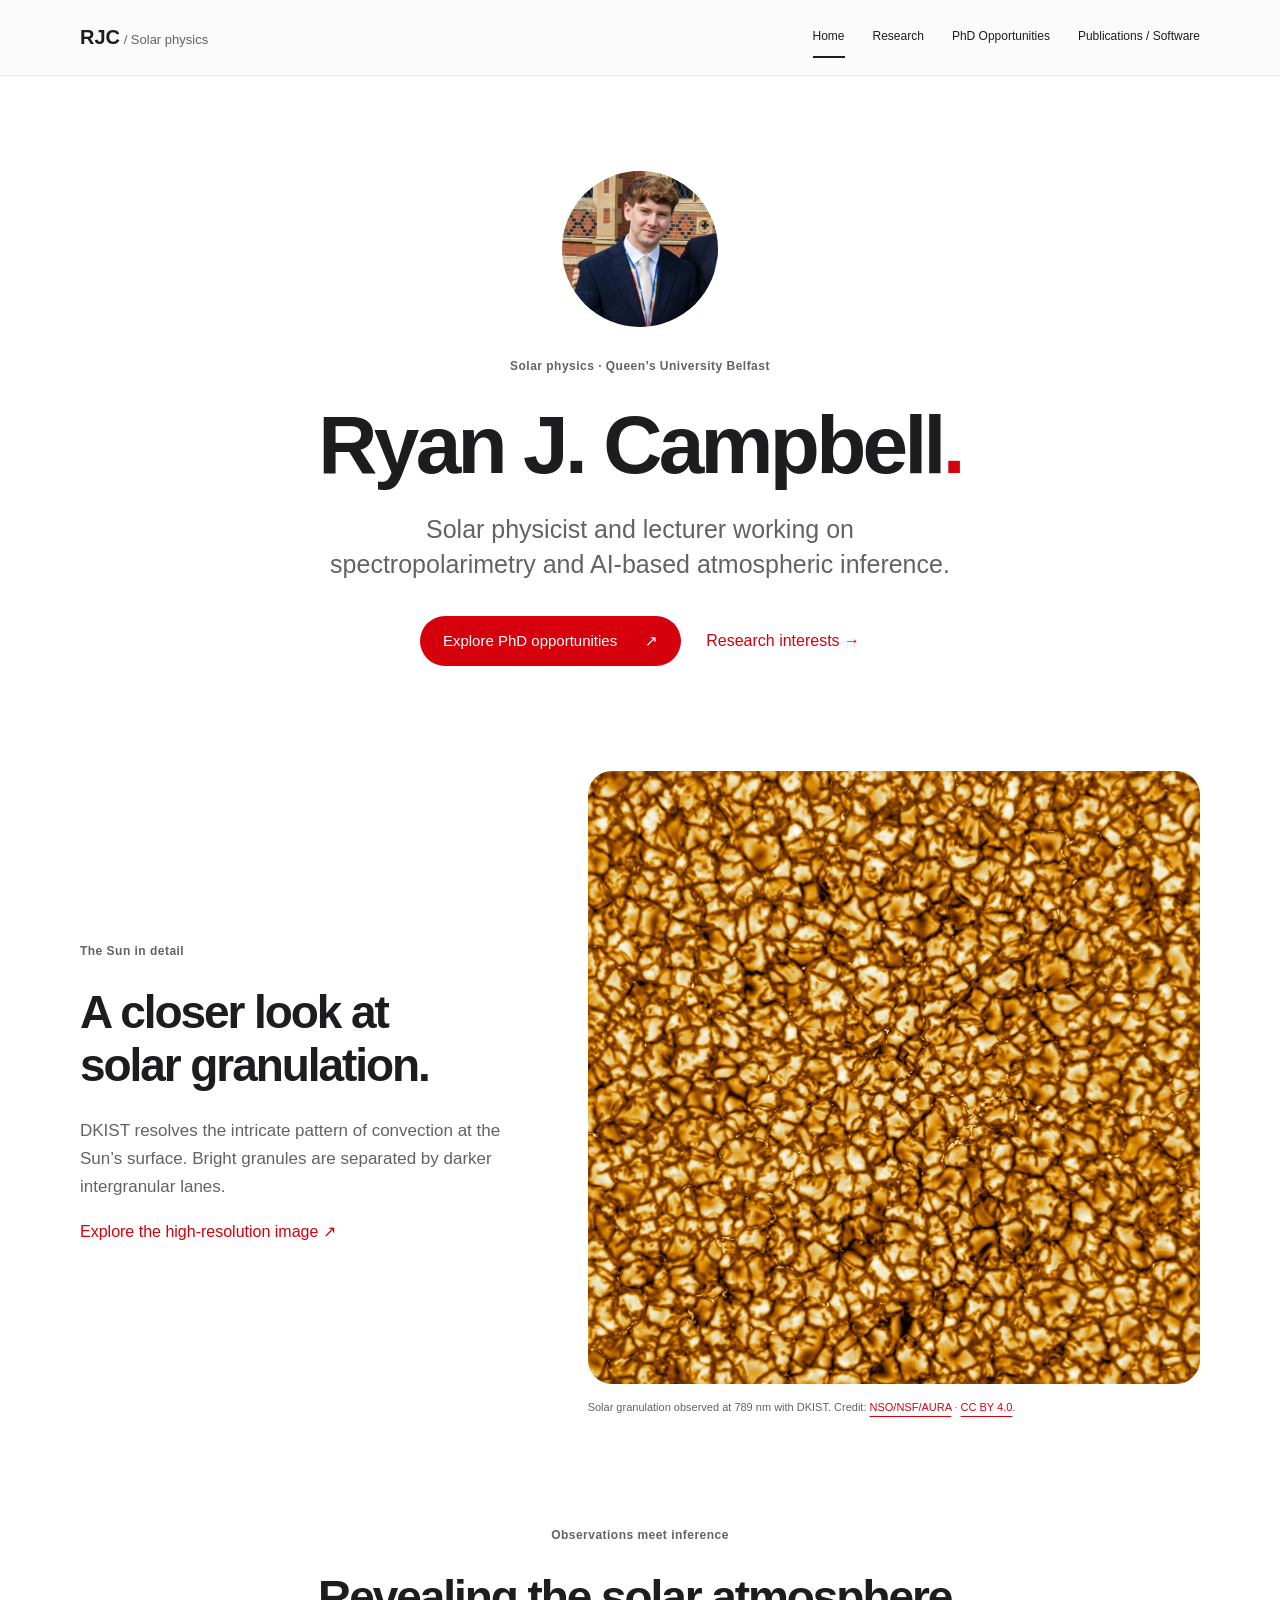
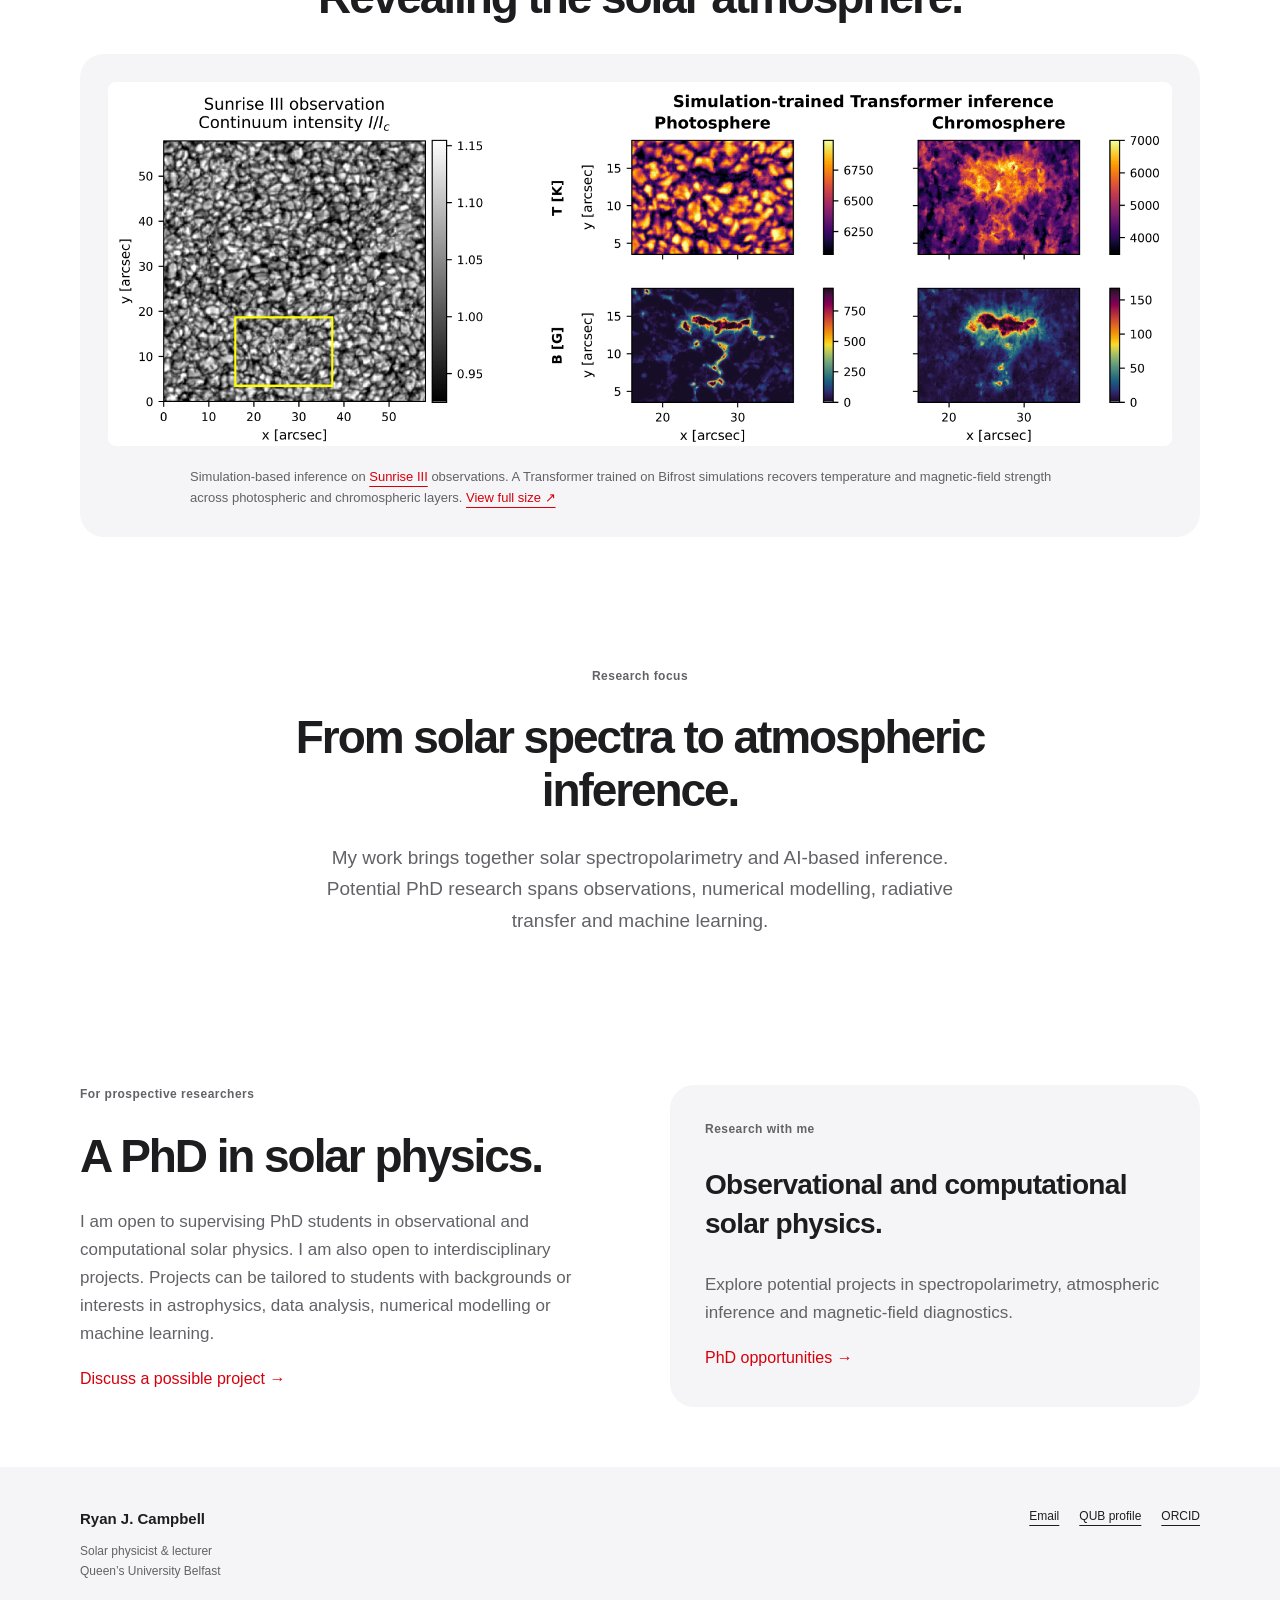
==== index.html @ 8f92cd52 "Add files via upload" ====
<!doctype html>
<html lang="en"><head><meta charset="utf-8"><meta name="viewport" content="width=device-width, initial-scale=1"><title>Home | Ryan J. Campbell</title><meta name="description" content="Ryan J. Campbell, solar physicist and lecturer at Queen’s University Belfast. Research and potential PhD opportunities in solar physics."><link rel="stylesheet" href="assets/styles.css"></head><body><a class="skip" href="#main">Skip to content</a><header><a class="brand" href="index.html">RJC<span> / Solar physics</span></a><nav aria-label="Main navigation"><a href="index.html" aria-current="page">Home</a><a href="research.html">Research</a><a href="phd.html">PhD Opportunities</a><a href="publications.html">Publications / Software</a></nav></header><main id="main"><section class="hero"><img class="portrait" src="assets/ryan-campbell.png" width="400" height="400" alt="Ryan J. Campbell"><div><p class="eyebrow">Solar physics · Queen’s University Belfast</p><h1>Ryan J. Campbell<span class="dot">.</span></h1><p class="lead">Solar physicist and lecturer working on spectropolarimetry and AI-based atmospheric inference.</p><div class="actions"><a class="button" href="phd.html">Explore PhD opportunities <span aria-hidden="true">↗</span></a><a class="text-link" href="research.html">Research interests →</a></div></div></section><section class="dkist-feature"><div class="dkist-copy"><p class="eyebrow">The Sun in detail</p><h2>A closer look at<br>solar granulation.</h2><p>DKIST resolves the intricate pattern of convection at the Sun’s surface. Bright granules are separated by darker intergranular lanes.</p><a class="text-link" href="https://nso.edu/wp-content/uploads/2020/01/full_image_high.jpg">Explore the high-resolution image ↗</a></div><figure><a href="https://nso.edu/wp-content/uploads/2020/01/full_image_high.jpg" aria-label="Open the high-resolution DKIST solar granulation image"><img src="assets/dkist-granulation.jpg" width="1800" height="1800" loading="lazy" alt="DKIST image of solar granulation: tightly packed bright convection cells separated by dark intergranular lanes."></a><figcaption>Solar granulation observed at 789 nm with DKIST. Credit: <a href="https://nso.edu/telescopes/dkist/first-light-full-image/">NSO/NSF/AURA</a> · <a href="https://creativecommons.org/licenses/by/4.0/">CC BY 4.0</a>.</figcaption></figure></section><section class="feature-science"><p class="eyebrow">Observations meet inference</p><h2>Revealing the solar atmosphere.</h2><figure class="science-figure"><a href="assets/sunrise-inference.png" aria-label="Open the full resolution Sunrise III inference figure"><img src="assets/sunrise-inference.png" width="7200" height="2439" alt="Sunrise III continuum intensity image with a highlighted region, alongside photospheric and chromospheric temperature and magnetic-field strength maps inferred by a simulation-trained Transformer."></a><figcaption>Simulation-based inference on <a href="https://www.mps.mpg.de/solar-physics/sunrise">Sunrise III</a> observations. A Transformer trained on Bifrost simulations recovers temperature and magnetic-field strength across photospheric and chromospheric layers. <a href="assets/sunrise-inference.png">View full size ↗</a></figcaption></figure></section><section class="intro"><p class="eyebrow">Research focus</p><h2>From solar spectra to atmospheric inference.</h2><p>My work brings together solar spectropolarimetry and AI-based inference. Potential PhD research spans observations, numerical modelling, radiative transfer and machine learning.</p></section><section class="split"><div><p class="eyebrow">For prospective researchers</p><h2>A PhD in solar physics.</h2><p>I am open to supervising PhD students in observational and computational solar physics. I am also open to interdisciplinary projects. Projects can be tailored to students with backgrounds or interests in astrophysics, data analysis, numerical modelling or machine learning.</p><a class="text-link" href="phd.html">Discuss a possible project →</a></div><aside class="note"><p class="eyebrow">Research with me</p><h3>Observational and computational solar physics.</h3><p>Explore potential projects in spectropolarimetry, atmospheric inference and magnetic-field diagnostics.</p><a class="text-link" href="phd.html">PhD opportunities →</a></aside></section></main><footer><div><strong>Ryan J. Campbell</strong><p>Solar physicist & lecturer<br>Queen’s University Belfast</p></div><div><a href="mailto:ryan.campbell@qub.ac.uk">Email</a><a href="https://pure.qub.ac.uk/en/persons/ryan-campbell/">QUB profile</a><a href="https://orcid.org/0000-0001-5699-2991">ORCID</a></div></footer></body></html>
---- assets/styles.css ----
:root{--ink:#172e3b;--muted:#52636c;--paper:#f7f6f0;--line:#d7ddd8;--accent:#b94d2d}*{box-sizing:border-box}body{margin:0;background:var(--paper);color:var(--ink);font:17px/1.65 system-ui,-apple-system,BlinkMacSystemFont,"Segoe UI",sans-serif}a{color:inherit;text-underline-offset:5px}a:focus-visible{outline:3px solid var(--accent);outline-offset:5px}header,main,footer{max-width:1200px;margin:auto;padding-left:40px;padding-right:40px}header{min-height:105px;display:flex;align-items:center;justify-content:space-between;gap:25px;border-bottom:1px solid var(--line)}.brand{text-decoration:none;font-weight:750;font-size:23px;white-space:nowrap}.brand span{font-size:13px;font-weight:450;color:var(--muted)}nav{display:flex;flex-wrap:wrap;gap:25px;font-size:13px}nav a{text-decoration:none;padding:10px 0}nav a[aria-current]{border-bottom:2px solid var(--accent)}h1,h2,h3,p{margin-top:0}h1,h2{font-family:Georgia,"Times New Roman",serif;font-weight:400;line-height:1.06;letter-spacing:-.04em}h1{font-size:clamp(52px,7.4vw,96px);margin-bottom:28px}h2{font-size:clamp(30px,3.4vw,43px);margin-bottom:25px}h3{font-size:21px;line-height:1.4;font-weight:500}p{color:var(--muted);max-width:65ch}.eyebrow{text-transform:uppercase;letter-spacing:.15em;font-size:11px;font-weight:650;margin-bottom:25px}.lead{font-size:21px;line-height:1.6;max-width:43ch}.hero{display:grid;grid-template-columns:1.15fr 1fr;gap:65px;padding:72px 0 80px;align-items:center}.dot{color:var(--accent)}.actions{display:flex;align-items:center;flex-wrap:wrap;gap:25px;margin-top:34px}.button{display:inline-flex;align-items:center;justify-content:space-between;gap:28px;background:var(--ink);color:white;padding:14px 21px;text-decoration:none;font-size:14px}.button:hover{background:#294957}.text-link{font-size:14px;font-weight:600}.solar-art{height:440px;background:#132c39;position:relative;overflow:hidden;display:grid;place-items:center}.solar-art:before,.solar-art:after{content:"";position:absolute;border:1px solid #70828955;border-radius:50%;width:360px;height:360px;transform:rotate(-25deg) scaleX(1.3)}.solar-art:after{transform:rotate(35deg) scaleX(.65);height:490px}.sun{width:270px;height:270px;border-radius:50%;background:radial-gradient(circle at 35% 28%,#fff2ad 0,#efb455 25%,#c87135 65%,#7e3e28 100%);box-shadow:0 0 65px #e9ad4933;position:relative}.sun:after{content:"";position:absolute;inset:14px;border:1px solid #fff5c655;border-radius:50%;background:repeating-radial-gradient(ellipse at 70% 40%,transparent 0 13px,#733e2022 14px 15px)}.art-label,.art-note{position:absolute;bottom:25px;left:25px;color:#d2dce0;font-size:10px;letter-spacing:.1em;text-transform:uppercase}.art-note{bottom:auto;top:20px;color:#a9bdc6;font-size:9px}.intro{border-top:1px solid var(--line);padding:55px 0;max-width:850px}.intro p:last-child{font-size:19px}.split{display:grid;grid-template-columns:1fr 1fr;gap:70px;padding:55px 0;border-top:1px solid var(--line)}.figure-slot{margin:0;border:1px solid var(--line);background:#ecf0ed;display:flex;flex-direction:column;min-height:270px}.figure-slot>div{flex:1;display:flex;align-items:center;justify-content:center;gap:12px;color:#697b80;font-size:13px;min-height:210px}.figure-slot span{font-size:30px;font-weight:200}.figure-slot figcaption{padding:15px 20px;background:var(--paper);font-size:11px;color:var(--muted);border-top:1px solid var(--line)}.page-head{padding:70px 0 50px}.research-list{display:grid;grid-template-columns:1fr 1fr;gap:0 50px;margin:30px 0 70px}.research-list article{border-top:1px solid var(--line);padding:26px 0;display:flex;gap:25px}.number{font-size:12px;color:var(--accent);padding-top:5px}.research-list h3{margin:0}.note{background:#e8eee9;padding:35px}.note h3{font-family:Georgia,serif;font-size:30px}.email{font-size:13px;margin-top:14px}.topic-list{padding:0;list-style:none;margin-bottom:60px}.topic-list li{padding:20px 0;border-top:1px solid var(--line);max-width:900px}.contact-strip{padding:40px;background:#e8eee9;display:flex;align-items:center;justify-content:space-between;gap:30px;margin-bottom:70px}.contact-strip h2{margin-bottom:12px}.contact-strip p{margin-bottom:0}.profile-links{display:grid;grid-template-columns:1fr 1fr;gap:30px;margin-bottom:55px}.profile-links>a{border:1px solid var(--line);padding:32px;text-decoration:none}.profile-links>a:hover{background:#e8eee9}.profile-links h2{font-size:30px;margin-top:25px}.profile-links h2 span{float:right;font-family:system-ui;font-size:22px}.profile-links p{font-size:14px;margin-bottom:0}footer{border-top:1px solid var(--line);padding-top:35px;padding-bottom:35px;display:flex;gap:50px;justify-content:space-between;font-size:12px}footer strong{font-size:15px}footer p{margin:10px 0 0}footer>div:nth-child(2){display:flex;gap:20px}.draft{font-size:10px}.skip{position:absolute;top:-80px;left:20px;background:white;padding:10px;z-index:10}.skip:focus{top:10px}@media(max-width:800px){header,main,footer{padding-left:24px;padding-right:24px}header{flex-direction:column;align-items:flex-start;padding-top:22px;padding-bottom:18px;gap:10px}nav{gap:17px;font-size:12px}.hero{gap:32px;grid-template-columns:1fr;padding:45px 0}.hero h1 br{display:none}.solar-art{height:320px}.sun{width:220px;height:220px}.split{grid-template-columns:1fr;gap:30px;padding:38px 0}.research-list,.profile-links{grid-template-columns:1fr}.page-head{padding:45px 0 30px}.contact-strip{flex-direction:column;align-items:flex-start;padding:28px}footer{flex-wrap:wrap;gap:20px}.draft{width:100%}}@media(prefers-reduced-motion:no-preference){a{transition:background .15s,color .15s}}
/* Apple-inspired refinement: system type, neutral surfaces, generous spacing. */
:root{--ink:#1d1d1f;--muted:#626267;--paper:#fff;--line:#e4e4e7;--accent:#d6000d}body{font-family:-apple-system,BlinkMacSystemFont,"Segoe UI",Helvetica,Arial,sans-serif;-webkit-font-smoothing:antialiased}header{min-height:76px;max-width:none;padding:0 max(32px,calc((100vw - 1120px)/2));background:#fafafbcc;gap:30px}.brand{font-size:20px}nav{font-size:12px;gap:28px}nav a[aria-current]{border-color:#1d1d1f}h1,h2{font-family:inherit;font-weight:650;letter-spacing:-.045em}h1{font-size:clamp(48px,7vw,82px);line-height:1.06}h2{font-size:clamp(30px,4vw,46px);line-height:1.15}.hero{display:block;text-align:center;max-width:870px;margin:auto;padding:95px 0 75px}.hero .lead{margin:0 auto;max-width:620px;font-size:25px;line-height:1.4}.hero .actions{justify-content:center}.hero h1{margin-bottom:23px}.eyebrow{color:var(--muted);font-weight:600;font-size:12px;letter-spacing:.04em;text-transform:none}.button{background:var(--accent);border-radius:999px;padding:13px 23px;font-size:15px}.button:hover{background:#b5000b}.text-link{color:#d6000d;font-weight:400;text-decoration:none;font-size:16px}.text-link:hover{text-decoration:underline}.feature-science{padding:40px 0 60px;text-align:center}.science-figure{margin:30px 0 0;background:#f5f5f7;border-radius:24px;padding:28px}.science-figure img{width:100%;height:auto;display:block;border-radius:8px}.science-figure figcaption{font-size:13px;line-height:1.65;color:var(--muted);text-align:left;max-width:900px;margin:20px auto 0}.science-figure figcaption a{white-space:nowrap;color:var(--accent)}.intro{max-width:800px;text-align:center;margin:auto;padding:70px 0;border:0}.intro p{margin-left:auto;margin-right:auto}.split{padding:60px 0;border:0;gap:60px}.note,.contact-strip{background:#f5f5f7;border-radius:24px}.note h3{font-family:inherit;font-size:28px;font-weight:600;letter-spacing:-.025em}.page-head{padding:80px 0 60px}.research-intro{padding:0 0 20px;max-width:800px}.research-list article{padding:30px 0}.research-list h3{font-size:20px}.number{color:#86868b}.profile-links>a{border:0;background:#f5f5f7;border-radius:22px}.profile-links>a:hover{background:#ededf0}.profile-links h2{font-size:28px}.publication-section{padding:25px 0 60px}.source-note{font-size:13px}.pub-year{font-size:28px;font-weight:650;margin:45px 0 5px}.publications-list{list-style:none;padding:0;margin:0}.publications-list li{padding:25px 0;border-bottom:1px solid var(--line)}.publications-list h3{margin:0 0 10px;font-size:20px;font-weight:600;max-width:900px}.publications-list h3 a{text-decoration:none}.publications-list h3 a:hover{color:var(--accent)}.publications-list p{font-size:14px;margin:3px 0;max-width:none}.doi{font-size:12px;color:var(--accent);display:inline-block;margin-top:8px}.software-section{padding:20px 0 70px}.software-section .source-note{margin-top:20px}footer{background:#f5f5f7;max-width:none;padding:40px max(32px,calc((100vw - 1120px)/2));border:0}@media(max-width:800px){header{padding:20px 24px;gap:8px}nav{gap:17px}.hero{padding:55px 0 35px}.hero .lead{font-size:21px}.science-figure{padding:13px;border-radius:16px}.science-figure figcaption{font-size:12px;margin:16px 5px 4px}.feature-science{padding:25px 0 35px}.page-head{padding:50px 0 35px}.intro{padding:40px 0}.split{padding:35px 0}footer{padding:30px 24px}.research-list{margin-bottom:40px}}
.dkist-feature{display:grid;grid-template-columns:.85fr 1.15fr;gap:55px;align-items:center;padding:30px 0 70px}.dkist-feature figure{margin:0}.dkist-feature img{display:block;width:100%;height:auto;border-radius:24px}.dkist-feature figcaption{font-size:11px;line-height:1.6;color:var(--muted);margin-top:15px}.dkist-feature figcaption a{color:var(--accent)}@media(max-width:800px){.dkist-feature{grid-template-columns:1fr;gap:25px;padding:30px 0 45px}.dkist-feature img{border-radius:18px}}
.portrait{display:block;width:156px;height:156px;object-fit:cover;border-radius:50%;margin:0 auto 30px}@media(max-width:800px){.portrait{width:128px;height:128px;margin-bottom:24px}}
.hero .eyebrow,.feature-science > .eyebrow{margin-left:auto;margin-right:auto;text-align:center}
.research-heading{font-size:clamp(30px,4vw,46px);line-height:1.15;margin-bottom:25px}
.research-intro{padding-top:72px}@media(max-width:800px){.research-intro{padding-top:44px}}

.supervision-section{padding:10px 0 50px;max-width:850px}.supervision-section p{max-width:75ch}

.phd-hero{display:grid;grid-template-columns:1.1fr 1fr;gap:55px;align-items:center}.phd-hero h1{font-size:clamp(46px,5.6vw,70px)}.phd-hero figure{margin:0}.phd-hero img{display:block;width:100%;height:auto;border-radius:24px}.phd-hero figcaption{font-size:11px;color:var(--muted);margin-top:12px}.phd-hero figcaption a{color:var(--accent)}@media(max-width:800px){.phd-hero{grid-template-columns:1fr;gap:30px}.phd-hero img{border-radius:18px}}
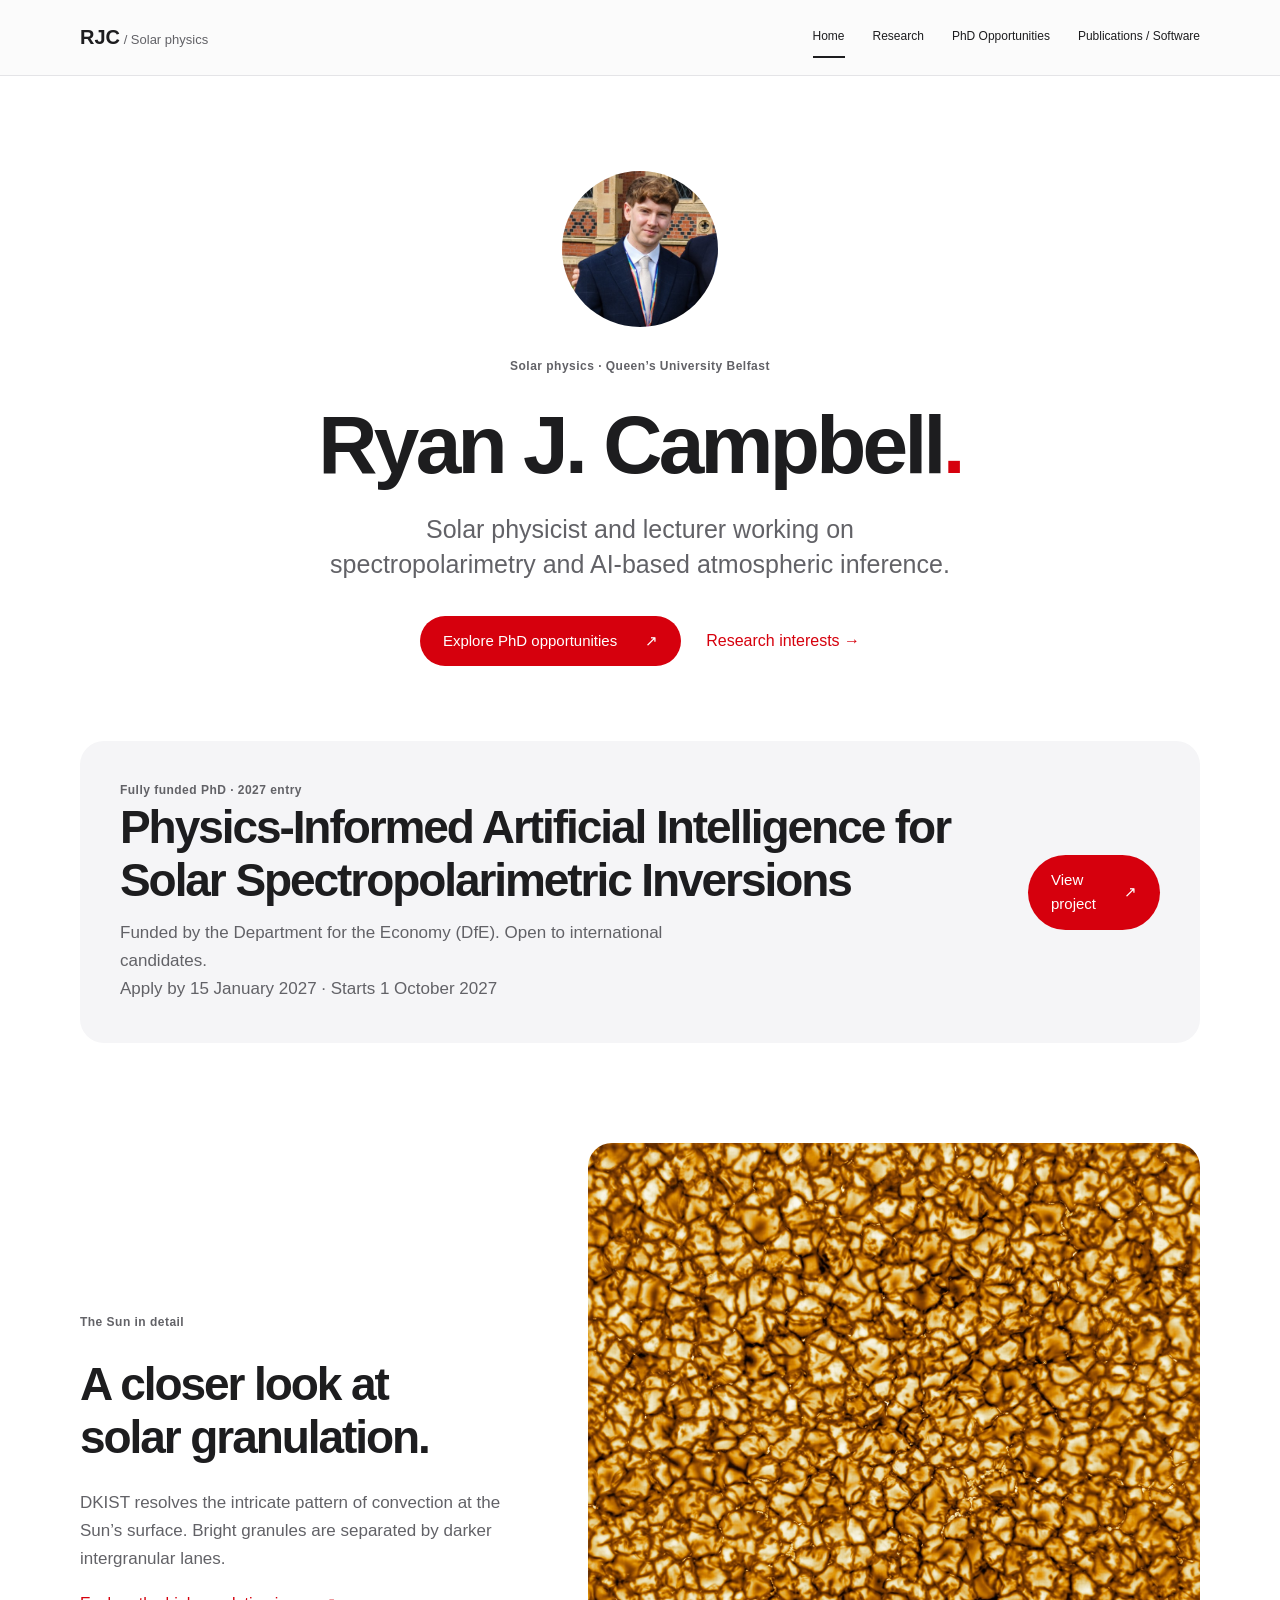
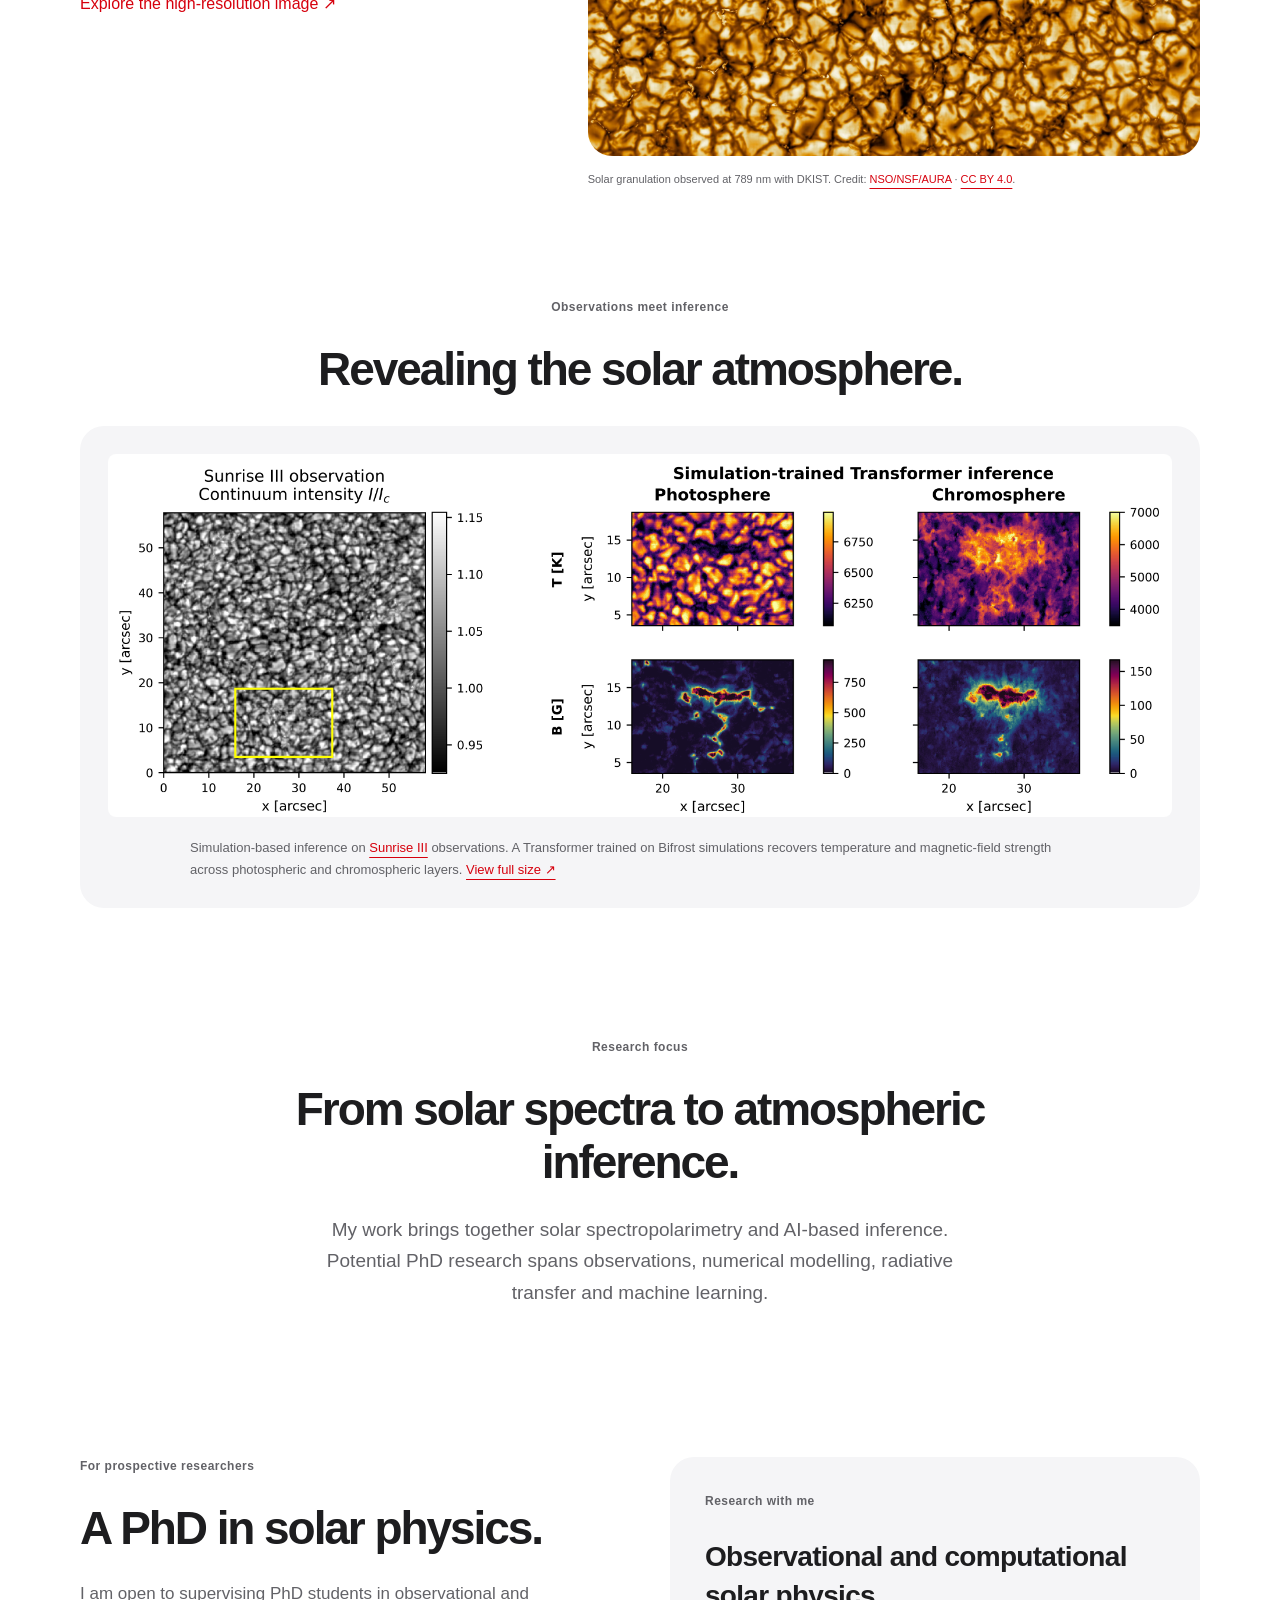
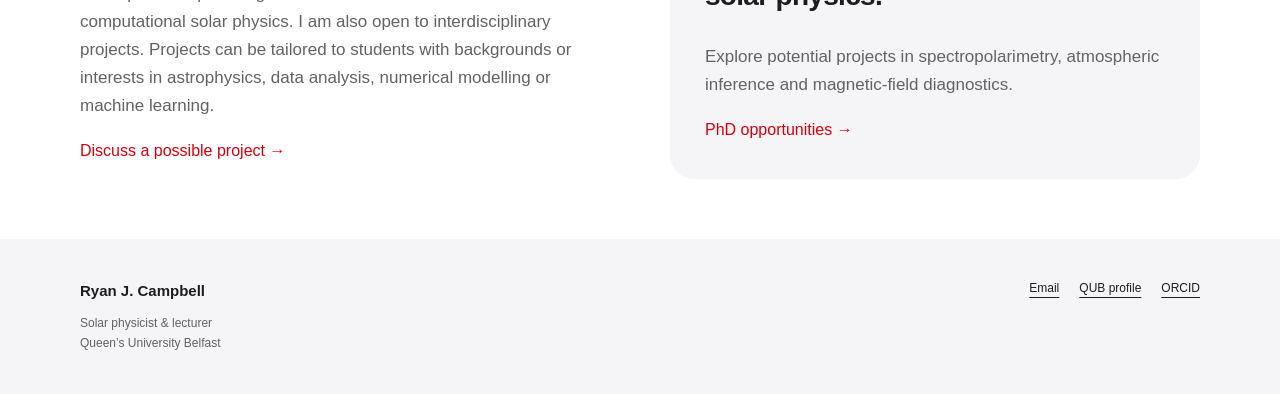
==== commit 519f8fb7: "Highlight fully funded 2027 PhD project on homepage" ====
--- a/index.html
+++ b/index.html
@@ -1,2 +1,2 @@
 <!doctype html>
-<html lang="en"><head><meta charset="utf-8"><meta name="viewport" content="width=device-width, initial-scale=1"><title>Home | Ryan J. Campbell</title><meta name="description" content="Ryan J. Campbell, solar physicist and lecturer at Queen’s University Belfast. Research and potential PhD opportunities in solar physics."><link rel="stylesheet" href="assets/styles.css"></head><body><a class="skip" href="#main">Skip to content</a><header><a class="brand" href="index.html">RJC<span> / Solar physics</span></a><nav aria-label="Main navigation"><a href="index.html" aria-current="page">Home</a><a href="research.html">Research</a><a href="phd.html">PhD Opportunities</a><a href="publications.html">Publications / Software</a></nav></header><main id="main"><section class="hero"><img class="portrait" src="assets/ryan-campbell.png" width="400" height="400" alt="Ryan J. Campbell"><div><p class="eyebrow">Solar physics · Queen’s University Belfast</p><h1>Ryan J. Campbell<span class="dot">.</span></h1><p class="lead">Solar physicist and lecturer working on spectropolarimetry and AI-based atmospheric inference.</p><div class="actions"><a class="button" href="phd.html">Explore PhD opportunities <span aria-hidden="true">↗</span></a><a class="text-link" href="research.html">Research interests →</a></div></div></section><section class="dkist-feature"><div class="dkist-copy"><p class="eyebrow">The Sun in detail</p><h2>A closer look at<br>solar granulation.</h2><p>DKIST resolves the intricate pattern of convection at the Sun’s surface. Bright granules are separated by darker intergranular lanes.</p><a class="text-link" href="https://nso.edu/wp-content/uploads/2020/01/full_image_high.jpg">Explore the high-resolution image ↗</a></div><figure><a href="https://nso.edu/wp-content/uploads/2020/01/full_image_high.jpg" aria-label="Open the high-resolution DKIST solar granulation image"><img src="assets/dkist-granulation.jpg" width="1800" height="1800" loading="lazy" alt="DKIST image of solar granulation: tightly packed bright convection cells separated by dark intergranular lanes."></a><figcaption>Solar granulation observed at 789 nm with DKIST. Credit: <a href="https://nso.edu/telescopes/dkist/first-light-full-image/">NSO/NSF/AURA</a> · <a href="https://creativecommons.org/licenses/by/4.0/">CC BY 4.0</a>.</figcaption></figure></section><section class="feature-science"><p class="eyebrow">Observations meet inference</p><h2>Revealing the solar atmosphere.</h2><figure class="science-figure"><a href="assets/sunrise-inference.png" aria-label="Open the full resolution Sunrise III inference figure"><img src="assets/sunrise-inference.png" width="7200" height="2439" alt="Sunrise III continuum intensity image with a highlighted region, alongside photospheric and chromospheric temperature and magnetic-field strength maps inferred by a simulation-trained Transformer."></a><figcaption>Simulation-based inference on <a href="https://www.mps.mpg.de/solar-physics/sunrise">Sunrise III</a> observations. A Transformer trained on Bifrost simulations recovers temperature and magnetic-field strength across photospheric and chromospheric layers. <a href="assets/sunrise-inference.png">View full size ↗</a></figcaption></figure></section><section class="intro"><p class="eyebrow">Research focus</p><h2>From solar spectra to atmospheric inference.</h2><p>My work brings together solar spectropolarimetry and AI-based inference. Potential PhD research spans observations, numerical modelling, radiative transfer and machine learning.</p></section><section class="split"><div><p class="eyebrow">For prospective researchers</p><h2>A PhD in solar physics.</h2><p>I am open to supervising PhD students in observational and computational solar physics. I am also open to interdisciplinary projects. Projects can be tailored to students with backgrounds or interests in astrophysics, data analysis, numerical modelling or machine learning.</p><a class="text-link" href="phd.html">Discuss a possible project →</a></div><aside class="note"><p class="eyebrow">Research with me</p><h3>Observational and computational solar physics.</h3><p>Explore potential projects in spectropolarimetry, atmospheric inference and magnetic-field diagnostics.</p><a class="text-link" href="phd.html">PhD opportunities →</a></aside></section></main><footer><div><strong>Ryan J. Campbell</strong><p>Solar physicist & lecturer<br>Queen’s University Belfast</p></div><div><a href="mailto:ryan.campbell@qub.ac.uk">Email</a><a href="https://pure.qub.ac.uk/en/persons/ryan-campbell/">QUB profile</a><a href="https://orcid.org/0000-0001-5699-2991">ORCID</a></div></footer></body></html>
+<html lang="en"><head><meta charset="utf-8"><meta name="viewport" content="width=device-width, initial-scale=1"><title>Home | Ryan J. Campbell</title><meta name="description" content="Ryan J. Campbell, solar physicist and lecturer at Queen’s University Belfast. Research and potential PhD opportunities in solar physics."><link rel="stylesheet" href="assets/styles.css"></head><body><a class="skip" href="#main">Skip to content</a><header><a class="brand" href="index.html">RJC<span> / Solar physics</span></a><nav aria-label="Main navigation"><a href="index.html" aria-current="page">Home</a><a href="research.html">Research</a><a href="phd.html">PhD Opportunities</a><a href="publications.html">Publications / Software</a></nav></header><main id="main"><section class="hero"><img class="portrait" src="assets/ryan-campbell.png" width="400" height="400" alt="Ryan J. Campbell"><div><p class="eyebrow">Solar physics · Queen’s University Belfast</p><h1>Ryan J. Campbell<span class="dot">.</span></h1><p class="lead">Solar physicist and lecturer working on spectropolarimetry and AI-based atmospheric inference.</p><div class="actions"><a class="button" href="phd.html">Explore PhD opportunities <span aria-hidden="true">↗</span></a><a class="text-link" href="research.html">Research interests →</a></div></div></section><section class="contact-strip" aria-labelledby="home-funded-phd"><div><p class="eyebrow">Fully funded PhD · 2027 entry</p><h2 id="home-funded-phd">Physics-Informed Artificial Intelligence for Solar Spectropolarimetric Inversions</h2><p>Funded by the Department for the Economy (DfE). Open to international candidates.</p><p>Apply by <time datetime="2027-01-15">15 January 2027</time> · Starts <time datetime="2027-10-01">1 October 2027</time></p></div><a class="button" href="phd.html#funded-project-title">View project <span aria-hidden="true">↗</span></a></section><section class="dkist-feature"><div class="dkist-copy"><p class="eyebrow">The Sun in detail</p><h2>A closer look at<br>solar granulation.</h2><p>DKIST resolves the intricate pattern of convection at the Sun’s surface. Bright granules are separated by darker intergranular lanes.</p><a class="text-link" href="https://nso.edu/wp-content/uploads/2020/01/full_image_high.jpg">Explore the high-resolution image ↗</a></div><figure><a href="https://nso.edu/wp-content/uploads/2020/01/full_image_high.jpg" aria-label="Open the high-resolution DKIST solar granulation image"><img src="assets/dkist-granulation.jpg" width="1800" height="1800" loading="lazy" alt="DKIST image of solar granulation: tightly packed bright convection cells separated by dark intergranular lanes."></a><figcaption>Solar granulation observed at 789 nm with DKIST. Credit: <a href="https://nso.edu/telescopes/dkist/first-light-full-image/">NSO/NSF/AURA</a> · <a href="https://creativecommons.org/licenses/by/4.0/">CC BY 4.0</a>.</figcaption></figure></section><section class="feature-science"><p class="eyebrow">Observations meet inference</p><h2>Revealing the solar atmosphere.</h2><figure class="science-figure"><a href="assets/sunrise-inference.png" aria-label="Open the full resolution Sunrise III inference figure"><img src="assets/sunrise-inference.png" width="7200" height="2439" alt="Sunrise III continuum intensity image with a highlighted region, alongside photospheric and chromospheric temperature and magnetic-field strength maps inferred by a simulation-trained Transformer."></a><figcaption>Simulation-based inference on <a href="https://www.mps.mpg.de/solar-physics/sunrise">Sunrise III</a> observations. A Transformer trained on Bifrost simulations recovers temperature and magnetic-field strength across photospheric and chromospheric layers. <a href="assets/sunrise-inference.png">View full size ↗</a></figcaption></figure></section><section class="intro"><p class="eyebrow">Research focus</p><h2>From solar spectra to atmospheric inference.</h2><p>My work brings together solar spectropolarimetry and AI-based inference. Potential PhD research spans observations, numerical modelling, radiative transfer and machine learning.</p></section><section class="split"><div><p class="eyebrow">For prospective researchers</p><h2>A PhD in solar physics.</h2><p>I am open to supervising PhD students in observational and computational solar physics. I am also open to interdisciplinary projects. Projects can be tailored to students with backgrounds or interests in astrophysics, data analysis, numerical modelling or machine learning.</p><a class="text-link" href="phd.html">Discuss a possible project →</a></div><aside class="note"><p class="eyebrow">Research with me</p><h3>Observational and computational solar physics.</h3><p>Explore potential projects in spectropolarimetry, atmospheric inference and magnetic-field diagnostics.</p><a class="text-link" href="phd.html">PhD opportunities →</a></aside></section></main><footer><div><strong>Ryan J. Campbell</strong><p>Solar physicist & lecturer<br>Queen’s University Belfast</p></div><div><a href="mailto:ryan.campbell@qub.ac.uk">Email</a><a href="https://pure.qub.ac.uk/en/persons/ryan-campbell/">QUB profile</a><a href="https://orcid.org/0000-0001-5699-2991">ORCID</a></div></footer></body></html>
--- a/assets/styles.css
+++ b/assets/styles.css
@@ -10,3 +10,5 @@
 .supervision-section{padding:10px 0 50px;max-width:850px}.supervision-section p{max-width:75ch}
 
 .phd-hero{display:grid;grid-template-columns:1.1fr 1fr;gap:55px;align-items:center}.phd-hero h1{font-size:clamp(46px,5.6vw,70px)}.phd-hero figure{margin:0}.phd-hero img{display:block;width:100%;height:auto;border-radius:24px}.phd-hero figcaption{font-size:11px;color:var(--muted);margin-top:12px}.phd-hero figcaption a{color:var(--accent)}@media(max-width:800px){.phd-hero{grid-template-columns:1fr;gap:30px}.phd-hero img{border-radius:18px}}
+
+section[aria-labelledby="funded-project-title"] p{max-width:none}
